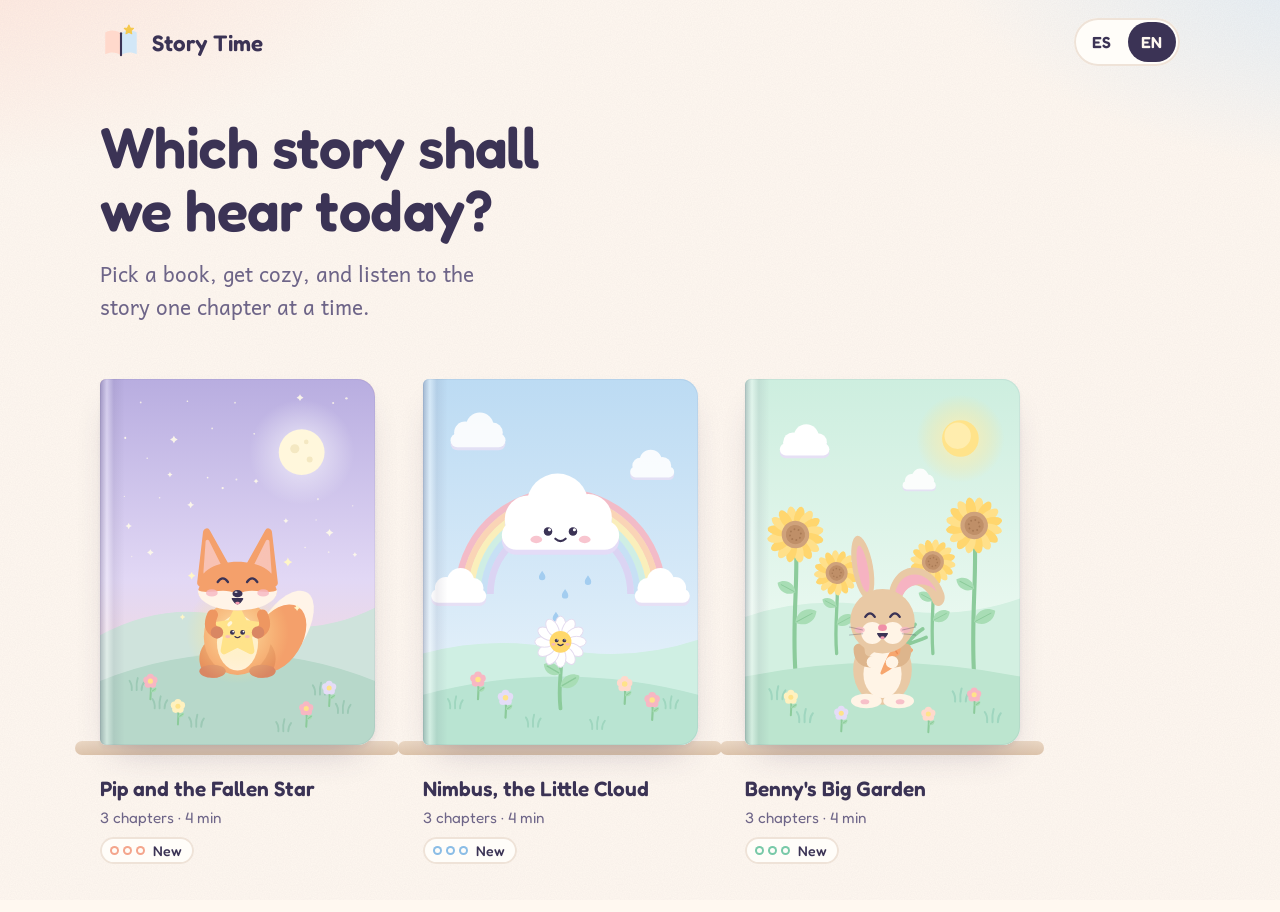
==== index.html @ 47f5c55a "Audiolibro infantil: 3 cuentos con reproductor por capítulo Página estática (HTML/CSS/JS) con biblio" ====
<!doctype html>
<html lang="es">
<head>
  <meta charset="utf-8">
  <meta name="viewport" content="width=device-width, initial-scale=1">
  <title>Hora del Cuento</title>
  <meta name="description" content="Audiolibros infantiles en inglés, capítulo por capítulo.">
  <meta name="theme-color" content="#FFF8F0">
  <link rel="icon" href="data:image/svg+xml,%3Csvg xmlns='http://www.w3.org/2000/svg' viewBox='0 0 64 64'%3E%3Ccircle cx='32' cy='32' r='30' fill='%23FFD9CC'/%3E%3Cpath d='M32 14l5 11 12 1-9 8 3 12-11-6-11 6 3-12-9-8 12-1z' fill='%23F5C84C' stroke='%23F5C84C' stroke-width='4' stroke-linejoin='round'/%3E%3C/svg%3E">
  <link rel="preconnect" href="https://fonts.googleapis.com">
  <link rel="preconnect" href="https://fonts.gstatic.com" crossorigin>
  <link href="https://fonts.googleapis.com/css2?family=Andika:wght@400;700&family=Fredoka:wght@400;500;600;700&display=swap" rel="stylesheet">
  <link rel="stylesheet" href="css/styles.css">
</head>
<body>
  <!-- Icon sprite -->
  <svg width="0" height="0" style="position:absolute" aria-hidden="true">
    <symbol id="i-play" viewBox="0 0 24 24"><path d="M8 5.5v13a1 1 0 0 0 1.5.86l10.2-6.5a1 1 0 0 0 0-1.72L9.5 4.64A1 1 0 0 0 8 5.5z" fill="currentColor"/></symbol>
    <symbol id="i-pause" viewBox="0 0 24 24"><rect x="6" y="5" width="4.5" height="14" rx="1.6" fill="currentColor"/><rect x="13.5" y="5" width="4.5" height="14" rx="1.6" fill="currentColor"/></symbol>
    <symbol id="i-back10" viewBox="0 0 24 24"><path d="M4.5 12a7.5 7.5 0 1 0 2.4-5.5" fill="none" stroke="currentColor" stroke-width="2.2" stroke-linecap="round"/><path d="M4 3.5v4.5h4.5" fill="none" stroke="currentColor" stroke-width="2.2" stroke-linecap="round" stroke-linejoin="round"/><text x="12" y="15.6" text-anchor="middle" font-size="7.5" font-weight="700" font-family="Fredoka, sans-serif" fill="currentColor">10</text></symbol>
    <symbol id="i-fwd10" viewBox="0 0 24 24"><path d="M19.5 12a7.5 7.5 0 1 1-2.4-5.5" fill="none" stroke="currentColor" stroke-width="2.2" stroke-linecap="round"/><path d="M20 3.5v4.5h-4.5" fill="none" stroke="currentColor" stroke-width="2.2" stroke-linecap="round" stroke-linejoin="round"/><text x="12" y="15.6" text-anchor="middle" font-size="7.5" font-weight="700" font-family="Fredoka, sans-serif" fill="currentColor">10</text></symbol>
    <symbol id="i-prev" viewBox="0 0 24 24"><rect x="5" y="5" width="2.6" height="14" rx="1.3" fill="currentColor"/><path d="M19 6.3v11.4a1 1 0 0 1-1.55.83L9.2 13a1.2 1.2 0 0 1 0-2l8.25-5.53A1 1 0 0 1 19 6.3z" fill="currentColor"/></symbol>
    <symbol id="i-next" viewBox="0 0 24 24"><rect x="16.4" y="5" width="2.6" height="14" rx="1.3" fill="currentColor"/><path d="M5 6.3v11.4a1 1 0 0 0 1.55.83L14.8 13a1.2 1.2 0 0 0 0-2L6.55 5.47A1 1 0 0 0 5 6.3z" fill="currentColor"/></symbol>
    <symbol id="i-arrow-left" viewBox="0 0 24 24"><path d="M14.5 5.5L8 12l6.5 6.5" fill="none" stroke="currentColor" stroke-width="2.6" stroke-linecap="round" stroke-linejoin="round"/></symbol>
    <symbol id="i-arrow-right" viewBox="0 0 24 24"><path d="M9.5 5.5L16 12l-6.5 6.5" fill="none" stroke="currentColor" stroke-width="2.6" stroke-linecap="round" stroke-linejoin="round"/></symbol>
    <symbol id="i-volume" viewBox="0 0 24 24"><path d="M4 9.5h3.2L12 5.6v12.8l-4.8-3.9H4a1 1 0 0 1-1-1v-3a1 1 0 0 1 1-1z" fill="currentColor"/><path d="M15.5 9a4.2 4.2 0 0 1 0 6M18 6.5a7.8 7.8 0 0 1 0 11" fill="none" stroke="currentColor" stroke-width="2" stroke-linecap="round"/></symbol>
    <symbol id="i-check" viewBox="0 0 24 24"><path d="M6 12.5l4 4 8-9" fill="none" stroke="currentColor" stroke-width="3" stroke-linecap="round" stroke-linejoin="round"/></symbol>
    <symbol id="i-star" viewBox="0 0 24 24"><path d="M12 3.2l2.6 5.5 6 .8-4.4 4.1 1.1 6-5.3-2.9-5.3 2.9 1.1-6-4.4-4.1 6-.8z" fill="currentColor" stroke="currentColor" stroke-width="1.6" stroke-linejoin="round"/></symbol>
    <symbol id="i-replay" viewBox="0 0 24 24"><path d="M5 12a7 7 0 1 0 2.2-5.1" fill="none" stroke="currentColor" stroke-width="2.4" stroke-linecap="round"/><path d="M5 3.8V8h4.2" fill="none" stroke="currentColor" stroke-width="2.4" stroke-linecap="round" stroke-linejoin="round"/></symbol>
  </svg>

  <a class="skip-link" href="#app" data-i18n="skipToContent">Saltar al contenido</a>

  <header class="site-header">
    <a class="brand" href="#/">
      <svg class="brand-mark" viewBox="0 0 48 48" aria-hidden="true">
        <path d="M6 13c6-3 12-3 18 1v25c-6-4-12-4-18-1z" fill="#FFD9CC"/>
        <path d="M42 13c-6-3-12-3-18 1v25c6-4 12-4 18-1z" fill="#D2E7F7"/>
        <path d="M24 14v25" stroke="#3B3355" stroke-width="2.4" stroke-linecap="round"/>
        <path d="M33 4.5l1.6 3.4 3.7.5-2.7 2.5.7 3.7-3.3-1.8-3.3 1.8.7-3.7-2.7-2.5 3.7-.5z" fill="#F5C84C" stroke="#F5C84C" stroke-width="1.2" stroke-linejoin="round"/>
      </svg>
      <span class="brand-name" data-i18n="appName">Hora del Cuento</span>
    </a>
    <div class="lang-switch" role="group" data-i18n-aria="language">
      <button type="button" data-lang="es" aria-pressed="true">ES</button>
      <button type="button" data-lang="en" aria-pressed="false">EN</button>
    </div>
  </header>

  <main id="app" tabindex="-1"></main>

  <audio id="audio" preload="metadata"></audio>

  <script src="js/data.js"></script>
  <script src="js/i18n.js"></script>
  <script src="js/storage.js"></script>
  <script src="js/player.js"></script>
  <script src="js/views.js"></script>
  <script src="js/app.js"></script>
</body>
</html>
---- css/styles.css ----
/* ==========================================================================
   Hora del Cuento — soft pastel picture-book styles
   ========================================================================== */

:root {
  --cream: #fff8f0;
  --paper: #fffdf9;
  --ink: #3b3355;
  --ink-soft: #6e6588;
  --line: #efe3d8;

  --peach: #ffd9cc;
  --peach-deep: #f4a58c;
  --sky: #d2e7f7;
  --sky-deep: #8bbde6;
  --mint: #cfefe3;
  --mint-deep: #78c9a8;
  --lavender: #e4dcf7;
  --lavender-deep: #a998de;
  --butter: #fff1bf;
  --butter-deep: #f5c84c;

  /* Per-book accent (overridden by .theme-*) */
  --accent: var(--lavender);
  --accent-deep: var(--lavender-deep);
  --highlight: #ffecb0;

  --font-display: 'Fredoka', ui-rounded, 'Arial Rounded MT Bold', system-ui, sans-serif;
  --font-read: 'Andika', Verdana, ui-sans-serif, sans-serif;

  --radius-lg: 28px;
  --radius: 20px;
  --shadow-soft: 0 1px 2px rgb(59 51 85 / 0.05), 0 10px 30px -14px rgb(59 51 85 / 0.22);
  --shadow-lift: 0 2px 4px rgb(59 51 85 / 0.06), 0 18px 36px -16px rgb(59 51 85 / 0.3);
  --ease-out: cubic-bezier(0.22, 1, 0.36, 1);
  --gutter: clamp(16px, 4vw, 40px);
}

.theme-peach { --accent: var(--peach); --accent-deep: var(--peach-deep); --highlight: #ffe2c4; }
.theme-sky { --accent: var(--sky); --accent-deep: var(--sky-deep); --highlight: #ffecb0; }
.theme-mint { --accent: var(--mint); --accent-deep: var(--mint-deep); --highlight: #ffecb0; }
.theme-lavender { --accent: var(--lavender); --accent-deep: var(--lavender-deep); --highlight: #ffe6c8; }

/* ---------- Base ---------- */

*,
*::before,
*::after { box-sizing: border-box; }

[hidden] { display: none !important; }

html { -webkit-text-size-adjust: 100%; }

body {
  margin: 0;
  min-height: 100vh;
  display: flex;
  flex-direction: column;
  font-family: var(--font-display);
  color: var(--ink);
  background:
    radial-gradient(60rem 30rem at -10% -12%, rgb(255 217 204 / 0.7), transparent 60%),
    radial-gradient(50rem 26rem at 110% -8%, rgb(210 231 247 / 0.8), transparent 60%),
    var(--cream);
  background-attachment: fixed;
  overflow-x: hidden;
}

/* Paper grain */
body::before {
  content: '';
  position: fixed;
  inset: 0;
  z-index: -1;
  pointer-events: none;
  background-image: url("data:image/svg+xml,%3Csvg xmlns='http://www.w3.org/2000/svg' width='180' height='180'%3E%3Cfilter id='n'%3E%3CfeTurbulence type='fractalNoise' baseFrequency='.85' numOctaves='2' stitchTiles='stitch'/%3E%3CfeColorMatrix values='0 0 0 0 .23 0 0 0 0 .2 0 0 0 0 .33 0 0 0 .07 0'/%3E%3C/filter%3E%3Crect width='100%25' height='100%25' filter='url(%23n)'/%3E%3C/svg%3E");
}

img { max-width: 100%; height: auto; display: block; }

a { color: inherit; }

button { font: inherit; color: inherit; }

h1, h2, p { margin: 0; }

h1 { font-weight: 600; letter-spacing: -0.01em; line-height: 1.1; text-wrap: balance; }
h1:focus { outline: none; }

:focus-visible {
  outline: 3px solid var(--ink);
  outline-offset: 3px;
  border-radius: 12px;
}

.icon { width: 24px; height: 24px; flex: none; }

.visually-hidden {
  position: absolute !important;
  width: 1px; height: 1px;
  overflow: hidden;
  clip: rect(0 0 0 0);
  white-space: nowrap;
}

.skip-link {
  position: absolute;
  left: 16px;
  top: -60px;
  z-index: 10;
  padding: 10px 16px;
  border-radius: 999px;
  background: var(--ink);
  color: var(--cream);
  font-weight: 500;
  text-decoration: none;
}
.skip-link:focus { top: 12px; }

/* ---------- Header ---------- */

.site-header,
main {
  width: 100%;
  max-width: 1160px;
  margin-inline: auto;
  padding-inline: var(--gutter);
}

.site-header {
  display: flex;
  align-items: center;
  justify-content: space-between;
  gap: 16px;
  padding-block: 18px;
}

.brand {
  display: inline-flex;
  align-items: center;
  gap: 10px;
  text-decoration: none;
  font-weight: 600;
  font-size: clamp(1.15rem, 1rem + 0.6vw, 1.4rem);
}
.brand-mark { width: 42px; height: 42px; }

.lang-switch {
  display: inline-flex;
  padding: 4px;
  gap: 2px;
  border-radius: 999px;
  background: var(--paper);
  box-shadow: inset 0 0 0 2px var(--line);
}
.lang-switch button {
  min-width: 48px;
  min-height: 40px;
  border: 0;
  border-radius: 999px;
  background: transparent;
  font-weight: 600;
  letter-spacing: 0.04em;
  cursor: pointer;
  transition: background-color 0.2s, color 0.2s;
}
.lang-switch button[aria-pressed='true'] { background: var(--ink); color: var(--cream); }
.lang-switch button[aria-pressed='false']:hover { background: var(--lavender); }

main { flex: 1; padding-bottom: 48px; }
main:focus { outline: none; }
main > section { animation: fade-in 0.45s var(--ease-out) both; }

/* ---------- Shared bits ---------- */

.eyebrow {
  font-weight: 500;
  font-size: 0.98rem;
  color: var(--ink-soft);
  letter-spacing: 0.01em;
}

.back-link {
  display: inline-flex;
  align-items: center;
  gap: 6px;
  min-height: 44px;
  padding: 8px 16px 8px 10px;
  margin-bottom: clamp(16px, 3vw, 28px);
  border-radius: 999px;
  background: var(--paper);
  box-shadow: var(--shadow-soft);
  text-decoration: none;
  font-weight: 500;
  max-width: 100%;
  transition: background-color 0.2s, transform 0.2s var(--ease-out);
}
.back-link span { overflow: hidden; text-overflow: ellipsis; white-space: nowrap; }
.back-link:hover { background: var(--accent); transform: translateX(-2px); }

.btn {
  display: inline-flex;
  align-items: center;
  justify-content: center;
  gap: 10px;
  min-height: 52px;
  padding: 12px 24px;
  border: 0;
  border-radius: 999px;
  background: var(--accent-deep);
  color: var(--ink);
  font-weight: 600;
  font-size: 1.05rem;
  text-decoration: none;
  cursor: pointer;
  box-shadow: 0 8px 18px -10px color-mix(in oklab, var(--accent-deep) 70%, var(--ink));
  transition: transform 0.2s var(--ease-out), box-shadow 0.2s, background-color 0.2s;
}
.btn:hover { transform: translateY(-2px); background: color-mix(in oklab, var(--accent-deep) 88%, white); }
.btn:active { transform: translateY(1px); }
.btn-big { min-height: 62px; padding: 16px 30px; font-size: 1.2rem; }
.btn-big .icon { width: 28px; height: 28px; }
.btn-ghost {
  background: transparent;
  box-shadow: inset 0 0 0 2px color-mix(in oklab, var(--ink) 18%, transparent);
}
.btn-ghost:hover { background: var(--paper); }

/* Book cover with a spine crease */
.cover {
  position: relative;
  display: block;
  aspect-ratio: 3 / 4;
  border-radius: 6px 18px 18px 6px;
  background: var(--accent);
  box-shadow: var(--shadow-lift);
  transition: transform 0.35s var(--ease-out), box-shadow 0.35s var(--ease-out);
}
.cover img {
  width: 100%;
  height: 100%;
  object-fit: cover;
  border-radius: inherit;
}
.cover::after {
  content: '';
  position: absolute;
  inset: 0;
  border-radius: inherit;
  pointer-events: none;
  background: linear-gradient(90deg,
    rgb(59 51 85 / 0.22) 0,
    rgb(255 255 255 / 0.35) 2.5%,
    rgb(59 51 85 / 0.08) 5%,
    transparent 9%);
  box-shadow: inset 0 0 0 1px rgb(59 51 85 / 0.06);
}

/* ---------- Library ---------- */

.library-intro {
  max-width: 40rem;
  padding-block: clamp(12px, 3vw, 32px) clamp(28px, 5vw, 56px);
}
.library-intro h1 { font-size: clamp(2.1rem, 1.3rem + 3.4vw, 3.6rem); }
.lede {
  margin-top: 14px;
  font-family: var(--font-read);
  font-size: clamp(1.1rem, 1rem + 0.4vw, 1.3rem);
  line-height: 1.6;
  color: var(--ink-soft);
  max-width: 34ch;
}

.shelf {
  list-style: none;
  margin: 0;
  padding: 0;
  display: grid;
  grid-template-columns: repeat(auto-fit, minmax(min(150px, 100%), 1fr));
  gap: clamp(40px, 6vw, 64px) clamp(20px, 4vw, 48px);
  max-width: 920px;
}

.shelf-item {
  animation: rise 0.7s var(--ease-out) both;
  animation-delay: calc(var(--i, 0) * 90ms + 80ms);
}

.shelf-link {
  position: relative;
  display: flex;
  flex-direction: column;
  gap: 6px;
  text-decoration: none;
  container-type: inline-size;
  border-radius: 18px;
}
/* The little wooden ledge each book stands on */
.shelf-link::before {
  content: '';
  position: absolute;
  top: calc(100cqw * 4 / 3 - 4px);
  left: -9%;
  right: -9%;
  height: 14px;
  border-radius: 8px;
  background: linear-gradient(#ead7c4, #dcc3ab);
  box-shadow: 0 10px 18px -10px rgb(59 51 85 / 0.45);
}
.shelf-link:hover .cover,
.shelf-link:focus-visible .cover {
  transform: translateY(-8px) rotate(-1.5deg);
  box-shadow: 0 26px 40px -18px rgb(59 51 85 / 0.45);
}

.shelf-title {
  margin-top: 26px;
  font-weight: 600;
  font-size: clamp(1.05rem, 0.95rem + 0.5vw, 1.3rem);
  line-height: 1.2;
}
.shelf-meta { font-size: 0.95rem; color: var(--ink-soft); }

.status {
  align-self: flex-start;
  display: inline-flex;
  align-items: center;
  gap: 8px;
  margin-top: 4px;
  padding: 5px 12px 5px 10px;
  border-radius: 999px;
  font-size: 0.88rem;
  font-weight: 500;
  background: var(--paper);
  box-shadow: inset 0 0 0 2px var(--line);
}
.status-progress { background: var(--accent); box-shadow: none; }
.status-done { background: var(--butter); box-shadow: none; }

.dots { display: inline-flex; gap: 4px; }
.dot {
  width: 9px;
  height: 9px;
  border-radius: 50%;
  box-shadow: inset 0 0 0 2px var(--accent-deep);
}
.dot.is-filled { background: var(--accent-deep); }
.status-progress .dot { box-shadow: inset 0 0 0 2px color-mix(in oklab, var(--accent-deep) 70%, var(--ink)); }
.status-progress .dot.is-filled { background: color-mix(in oklab, var(--accent-deep) 70%, var(--ink)); }

/* ---------- Book ---------- */

.book-layout {
  display: grid;
  gap: clamp(28px, 5vw, 64px);
  align-items: start;
}
.cover-large { width: min(260px, 70%); margin-inline: auto; }

.book-info { display: flex; flex-direction: column; align-items: flex-start; gap: 16px; }
.book-info h1 { font-size: clamp(2rem, 1.4rem + 2.6vw, 3.2rem); }
.summary {
  font-family: var(--font-read);
  font-size: clamp(1.12rem, 1rem + 0.4vw, 1.3rem);
  line-height: 1.6;
  max-width: 44ch;
}
.book-info .btn-big { margin-block: 8px 12px; }

.chapter-path {
  position: relative;
  list-style: none;
  margin: 0;
  padding: 0;
  width: 100%;
  max-width: 640px;
  display: flex;
  flex-direction: column;
  gap: 6px;
}
/* Dotted trail connecting the chapter dots */
.chapter-path::before {
  content: '';
  position: absolute;
  left: 33px;
  top: 40px;
  bottom: 40px;
  border-left: 3px dotted var(--accent-deep);
}

.step-link {
  position: relative;
  display: grid;
  grid-template-columns: 44px clamp(72px, 18vw, 104px) 1fr auto;
  align-items: center;
  gap: clamp(10px, 2.4vw, 18px);
  padding: 10px 14px 10px 12px;
  border-radius: var(--radius);
  text-decoration: none;
  transition: background-color 0.2s, box-shadow 0.2s, transform 0.25s var(--ease-out);
}
.step-link:hover { background: var(--paper); box-shadow: var(--shadow-soft); transform: translateX(3px); }

.step-dot {
  display: grid;
  place-items: center;
  width: 44px;
  height: 44px;
  border-radius: 50%;
  background: var(--paper);
  box-shadow: inset 0 0 0 3px var(--accent-deep);
  font-weight: 600;
  font-size: 1.1rem;
}
.step.is-done .step-dot { background: var(--accent-deep); box-shadow: none; }
.step.is-current .step-dot {
  background: var(--butter);
  box-shadow: inset 0 0 0 3px var(--butter-deep), 0 0 0 6px rgb(245 200 76 / 0.25);
}

.step-thumb {
  width: 100%;
  aspect-ratio: 4 / 3;
  object-fit: cover;
  border-radius: 12px;
  background: var(--accent);
}
.step-text { display: flex; flex-direction: column; gap: 2px; min-width: 0; }
.step-label { font-size: 0.88rem; font-weight: 500; color: var(--ink-soft); }
.step-title { font-weight: 600; font-size: clamp(1.02rem, 0.95rem + 0.3vw, 1.15rem); line-height: 1.25; }
.step-time { font-size: 0.92rem; font-weight: 500; color: var(--ink-soft); font-variant-numeric: tabular-nums; }

@media (min-width: 820px) {
  .book-layout { grid-template-columns: minmax(240px, 340px) 1fr; }
  .cover-large { width: 100%; position: sticky; top: 24px; }
}

@media (max-width: 420px) {
  .step-link { grid-template-columns: 44px 64px 1fr; }
  .step-time { display: none; }
}

/* ---------- Chapter: an open picture book ---------- */

.spread {
  position: relative;
  display: grid;
  grid-template-columns: minmax(0, 1.08fr) minmax(0, 1fr);
  container-type: inline-size;
  border-radius: var(--radius-lg);
  background: var(--paper);
  box-shadow: var(--shadow-lift);
  overflow: hidden;
}
/* The fold down the middle of the book */
.spread::after {
  content: '';
  position: absolute;
  top: 0;
  bottom: 0;
  left: 51.92%; /* 1.08 / 2.08 */
  width: 48px;
  transform: translateX(-50%);
  pointer-events: none;
  background: linear-gradient(90deg,
    transparent,
    rgb(59 51 85 / 0.08) 42%,
    rgb(59 51 85 / 0.16) 50%,
    rgb(255 255 255 / 0.5) 54%,
    transparent);
}

.illustration {
  position: relative;
  margin: 0;
  background: var(--accent);
}
.illustration img {
  position: absolute;
  inset: 0;
  width: 100%;
  height: 100%;
  object-fit: cover;
}

.book-page {
  --story-size: 1.8rem;
  display: flex;
  flex-direction: column;
  min-height: calc(100cqw * 0.3894); /* height of the 4:3 illustration column */
  padding: clamp(28px, 3.4vw, 44px) clamp(28px, 4vw, 56px) clamp(20px, 2.4vw, 28px);
}
.book-page[data-text-size='s'] { --story-size: 1.45rem; }
.book-page[data-text-size='l'] { --story-size: 2.15rem; }
.book-page[data-text-size='xl'] { --story-size: 2.55rem; }

.chapter-heading { display: flex; flex-direction: column; gap: 4px; }
.chapter-heading .eyebrow { font-size: 0.92rem; }
.chapter-heading h1 { font-size: clamp(1.35rem, 1.1rem + 0.7vw, 1.7rem); }

.page-body { flex: 1; display: flex; flex-direction: column; }
.page-stage {
  flex: 1;
  display: flex;
  align-items: center;
  padding-block: clamp(20px, 3vw, 36px);
}
.page-text {
  font-family: var(--font-read);
  font-size: var(--story-size);
  line-height: 1.6;
  text-wrap: pretty;
  transition: font-size 0.3s var(--ease-out);
}
.page-text.turn-next { animation: turn-next 0.45s var(--ease-out) both; }
.page-text.turn-prev { animation: turn-prev 0.45s var(--ease-out) both; }

.sentence {
  padding: 0.06em 0.14em;
  margin: 0 -0.14em;
  border-radius: 0.35em;
  cursor: pointer;
  -webkit-box-decoration-break: clone;
  box-decoration-break: clone;
  transition: background-color 0.3s var(--ease-out);
}
.sentence:hover { background: color-mix(in oklab, var(--accent) 55%, transparent); }
.sentence.is-current { background: var(--highlight); }

.page-nav {
  display: flex;
  align-items: center;
  justify-content: space-between;
  gap: 12px;
}
.page-dots { display: flex; flex-wrap: wrap; justify-content: center; gap: 6px; }
.page-dot {
  width: 8px;
  height: 8px;
  border-radius: 999px;
  background: color-mix(in oklab, var(--accent-deep) 28%, var(--line));
  transition: background-color 0.3s;
}
.page-dot.is-past { background: color-mix(in oklab, var(--accent-deep) 60%, var(--paper)); }
.page-dot.is-active { width: 22px; background: var(--accent-deep); }

/* End of chapter, shown on the text page */
.end-card {
  flex: 1;
  display: flex;
  flex-direction: column;
  align-items: flex-start;
  justify-content: center;
  gap: 8px;
  margin-top: 20px;
  padding: clamp(20px, 3vw, 32px);
  border-radius: var(--radius);
  background: color-mix(in oklab, var(--butter) 75%, var(--paper));
  animation: pop-in 0.5s var(--ease-out) both;
}
.end-star .icon {
  width: 56px;
  height: 56px;
  color: var(--butter-deep);
  animation: twinkle 1.6s var(--ease-out) 0.2s both;
}
.end-title { font-weight: 600; font-size: 1.6rem; }
.end-body { font-family: var(--font-read); font-size: 1.15rem; color: var(--ink-soft); }
.end-actions { display: flex; flex-wrap: wrap; gap: 10px; margin-top: 12px; }

/* Player */
.player {
  position: relative;
  margin-top: 20px;
  padding: 14px clamp(16px, 2.4vw, 28px) 16px;
  border-radius: var(--radius-lg);
  background: var(--paper);
  box-shadow: var(--shadow-soft);
}

/* Seek row: 0:00 [=====o-----] 1:33 */
.seek {
  display: grid;
  grid-template-columns: auto 1fr auto;
  align-items: center;
  gap: 12px;
  font-size: 0.9rem;
  font-weight: 500;
  color: var(--ink-soft);
  font-variant-numeric: tabular-nums;
}
.times { display: contents; }
.seek-bar { grid-column: 2; grid-row: 1; }
.t-now { grid-column: 1; grid-row: 1; min-width: 3.2ch; }

.range {
  --fill: 0%;
  --track: color-mix(in oklab, var(--accent) 55%, var(--line));
  width: 100%;
  height: 32px;
  margin: 0;
  background: transparent;
  cursor: pointer;
  -webkit-appearance: none;
  appearance: none;
}
.range::-webkit-slider-runnable-track {
  height: 10px;
  border-radius: 999px;
  background: linear-gradient(to right, var(--accent-deep) var(--fill), var(--track) var(--fill));
}
.range::-webkit-slider-thumb {
  -webkit-appearance: none;
  width: 26px;
  height: 26px;
  margin-top: -8px;
  border-radius: 50%;
  background: var(--paper);
  border: 5px solid var(--accent-deep);
  box-shadow: 0 2px 6px rgb(59 51 85 / 0.25);
  transition: transform 0.15s var(--ease-out);
}
.range:active::-webkit-slider-thumb { transform: scale(1.15); }
.range::-moz-range-track { height: 10px; border-radius: 999px; background: var(--track); }
.range::-moz-range-progress { height: 10px; border-radius: 999px; background: var(--accent-deep); }
.range::-moz-range-thumb {
  width: 16px;
  height: 16px;
  border-radius: 50%;
  background: var(--paper);
  border: 5px solid var(--accent-deep);
  box-shadow: 0 2px 6px rgb(59 51 85 / 0.25);
}
.range:focus-visible { outline-offset: 2px; }

/* speed | transport | text size + volume */
.controls {
  display: grid;
  grid-template-columns: 1fr auto 1fr;
  align-items: center;
  gap: 16px;
  margin-top: 4px;
}
.controls > .speed { justify-self: start; }
.controls-end { justify-self: end; display: flex; align-items: center; gap: 18px; }

.transport { display: flex; align-items: center; justify-content: center; gap: 12px; }

.icon-btn,
.play-btn {
  display: grid;
  place-items: center;
  border: 0;
  border-radius: 50%;
  cursor: pointer;
  transition: background-color 0.2s, transform 0.2s var(--ease-out);
}
.icon-btn { width: 52px; height: 52px; background: transparent; }
.icon-btn .icon { width: 30px; height: 30px; }
.icon-btn:hover:not(:disabled) { background: var(--accent); }
.icon-btn:active:not(:disabled) { transform: scale(0.92); }
.icon-btn:disabled { opacity: 0.3; cursor: default; }
.page-turn { background: color-mix(in oklab, var(--accent) 45%, var(--paper)); }
.page-turn .icon { width: 26px; height: 26px; }

.play-btn {
  width: 78px;
  height: 78px;
  background: var(--accent-deep);
  box-shadow: 0 10px 22px -10px color-mix(in oklab, var(--accent-deep) 60%, var(--ink));
}
.play-btn .icon { width: 36px; height: 36px; }
.play-btn .icon-play { transform: translateX(2px); }
.play-btn .icon-pause,
.play-btn.is-playing .icon-play { display: none; }
.play-btn.is-playing .icon-pause { display: block; }
.play-btn:hover { transform: scale(1.04); }
.play-btn:active { transform: scale(0.95); }

.pill-group {
  display: inline-flex;
  align-items: center;
  gap: 2px;
  padding: 4px;
  border-radius: 999px;
  background: color-mix(in oklab, var(--accent) 50%, var(--paper));
}
.chip,
.size-btn {
  display: inline-flex;
  align-items: center;
  justify-content: center;
  gap: 4px;
  min-height: 40px;
  padding: 6px 12px;
  border: 0;
  border-radius: 999px;
  background: transparent;
  font-size: 0.95rem;
  font-weight: 500;
  cursor: pointer;
  transition: background-color 0.2s, box-shadow 0.2s;
}
.size-btn { min-width: 42px; padding: 4px 8px; font-weight: 600; line-height: 1; }
.size-btn[data-font='s'] { font-size: 0.85rem; }
.size-btn[data-font='m'] { font-size: 1.05rem; }
.size-btn[data-font='l'] { font-size: 1.3rem; }
.size-btn[data-font='xl'] { font-size: 1.55rem; }
.chip[aria-pressed='true'],
.size-btn[aria-pressed='true'] { background: var(--paper); box-shadow: 0 2px 8px -2px rgb(59 51 85 / 0.25); font-weight: 600; }
.chip[aria-pressed='false']:hover,
.size-btn[aria-pressed='false']:hover { background: rgb(255 255 255 / 0.5); }

.volume { display: inline-flex; align-items: center; gap: 8px; width: 150px; color: var(--ink-soft); }

.toast {
  position: absolute;
  left: 50%;
  bottom: calc(100% + 10px);
  max-width: calc(100% - 16px);
  padding: 8px 16px;
  border-radius: 999px;
  background: var(--ink);
  color: var(--cream);
  font-size: 0.92rem;
  font-weight: 500;
  white-space: nowrap;
  overflow: hidden;
  text-overflow: ellipsis;
  pointer-events: none;
  opacity: 0;
  transform: translate(-50%, 6px);
  transition: opacity 0.3s, transform 0.3s var(--ease-out);
}
.toast.is-visible { opacity: 1; transform: translate(-50%, 0); }

/* Narrow screens: basic stacked fallback (the design targets desktop) */
@media (max-width: 899px) {
  .spread { grid-template-columns: 1fr; }
  .spread::after { display: none; }
  .illustration { aspect-ratio: 4 / 3; }
  .book-page { min-height: 0; }
  .controls { grid-template-columns: 1fr; justify-items: center; }
  .controls > .speed,
  .controls-end { justify-self: center; }
  .player { position: sticky; bottom: 8px; z-index: 2; }
}
@media (pointer: coarse) {
  .volume { display: none; }
}

/* ---------- Notices ---------- */

.notice {
  max-width: 36rem;
  margin: clamp(24px, 8vw, 80px) auto;
  padding: clamp(24px, 5vw, 40px);
  border-radius: var(--radius-lg);
  background: var(--paper);
  box-shadow: var(--shadow-soft);
  display: flex;
  flex-direction: column;
  align-items: flex-start;
  gap: 16px;
}
.notice h1 { font-size: clamp(1.6rem, 1.3rem + 1.5vw, 2.2rem); }
.notice p { font-family: var(--font-read); font-size: 1.1rem; line-height: 1.6; }
.notice pre {
  width: 100%;
  margin: 0;
  padding: 16px 18px;
  overflow-x: auto;
  border-radius: 14px;
  background: var(--lavender);
  font-size: 0.92rem;
  line-height: 1.7;
}

/* ---------- Motion ---------- */

@keyframes fade-in { from { opacity: 0; } }
@keyframes rise { from { opacity: 0; transform: translateY(18px); } }
@keyframes pop-in { from { opacity: 0; transform: translateY(8px) scale(0.97); } }
@keyframes twinkle { from { transform: scale(0.4) rotate(-40deg); opacity: 0; } }
@keyframes turn-next { from { opacity: 0; transform: translateX(28px); } }
@keyframes turn-prev { from { opacity: 0; transform: translateX(-28px); } }

@media (prefers-reduced-motion: reduce) {
  *,
  *::before,
  *::after {
    animation-duration: 0.01ms !important;
    animation-delay: 0ms !important;
    transition-duration: 0.01ms !important;
    scroll-behavior: auto !important;
  }
}
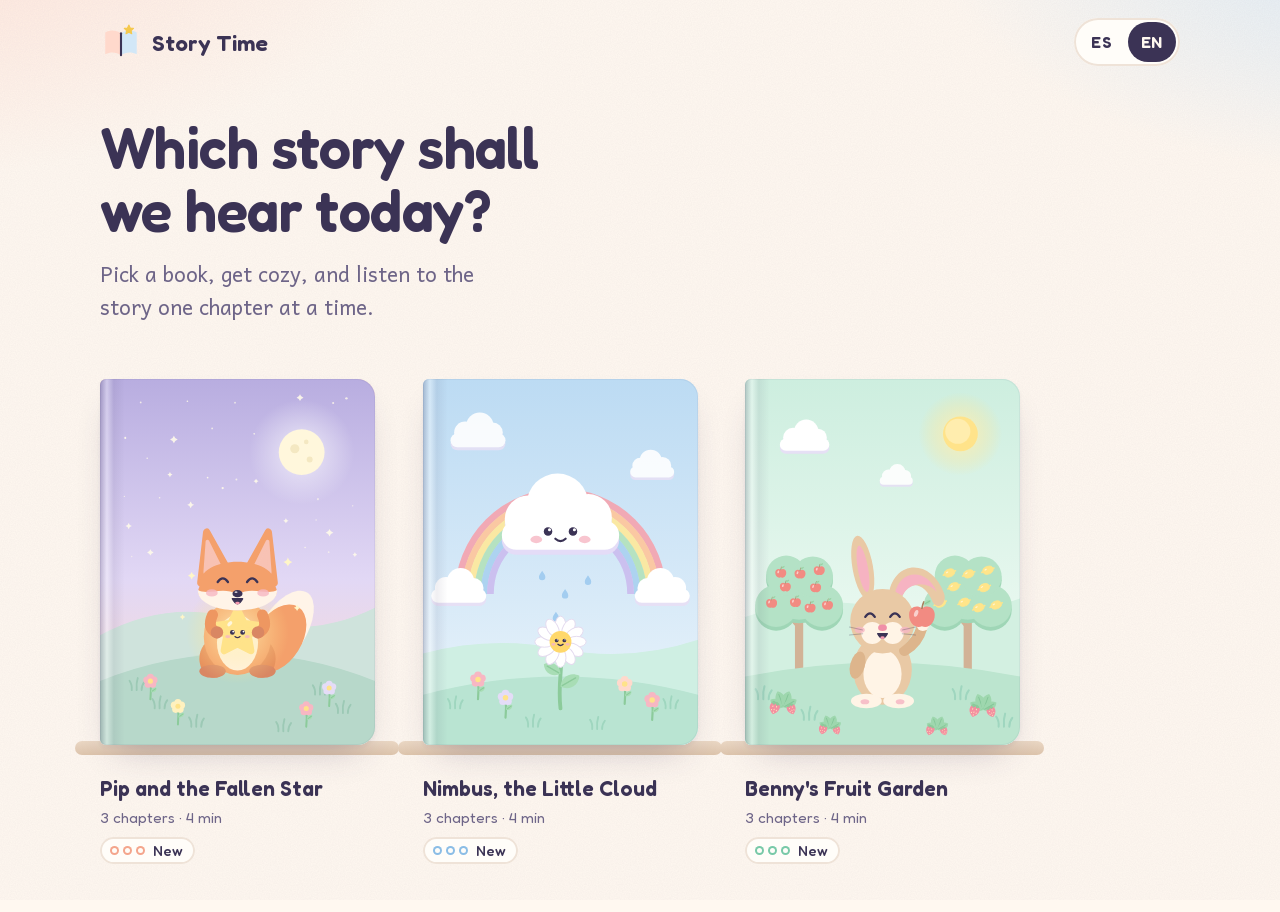
==== commit ececa1ee: "Escenas por párrafo y modo sin internet - 91 ilustraciones nuevas, una por párrafo (~8 s cada una), " ====
--- a/index.html
+++ b/index.html
@@ -7,9 +7,9 @@
   <meta name="description" content="Audiolibros infantiles en inglés, capítulo por capítulo.">
   <meta name="theme-color" content="#FFF8F0">
   <link rel="icon" href="data:image/svg+xml,%3Csvg xmlns='http://www.w3.org/2000/svg' viewBox='0 0 64 64'%3E%3Ccircle cx='32' cy='32' r='30' fill='%23FFD9CC'/%3E%3Cpath d='M32 14l5 11 12 1-9 8 3 12-11-6-11 6 3-12-9-8 12-1z' fill='%23F5C84C' stroke='%23F5C84C' stroke-width='4' stroke-linejoin='round'/%3E%3C/svg%3E">
-  <link rel="preconnect" href="https://fonts.googleapis.com">
-  <link rel="preconnect" href="https://fonts.gstatic.com" crossorigin>
-  <link href="https://fonts.googleapis.com/css2?family=Andika:wght@400;700&family=Fredoka:wght@400;500;600;700&display=swap" rel="stylesheet">
+  <link rel="apple-touch-icon" href="icons/apple-touch-icon.png">
+  <meta name="apple-mobile-web-app-capable" content="yes">
+  <meta name="apple-mobile-web-app-title" content="Hora del Cuento">
   <link rel="stylesheet" href="css/styles.css">
 </head>
 <body>
@@ -41,6 +41,7 @@
       </svg>
       <span class="brand-name" data-i18n="appName">Hora del Cuento</span>
     </a>
+    <p class="offline-status" role="status" hidden></p>
     <div class="lang-switch" role="group" data-i18n-aria="language">
       <button type="button" data-lang="es" aria-pressed="true">ES</button>
       <button type="button" data-lang="en" aria-pressed="false">EN</button>
@@ -52,6 +53,7 @@
   <audio id="audio" preload="metadata"></audio>
 
   <script src="js/data.js"></script>
+  <script src="js/scenes.js"></script>
   <script src="js/i18n.js"></script>
   <script src="js/storage.js"></script>
   <script src="js/player.js"></script>
--- a/css/styles.css
+++ b/css/styles.css
@@ -1,6 +1,29 @@
 /* ==========================================================================
    Hora del Cuento — soft pastel picture-book styles
    ========================================================================== */
+
+/* Self-hosted fonts (SIL Open Font License, see fonts/OFL-*.txt) so the app works offline */
+@font-face {
+  font-family: 'Fredoka';
+  font-style: normal;
+  font-weight: 300 700;
+  font-display: swap;
+  src: url('../fonts/fredoka.woff2') format('woff2');
+}
+@font-face {
+  font-family: 'Andika';
+  font-style: normal;
+  font-weight: 400;
+  font-display: swap;
+  src: url('../fonts/andika-400.woff2') format('woff2');
+}
+@font-face {
+  font-family: 'Andika';
+  font-style: normal;
+  font-weight: 700;
+  font-display: swap;
+  src: url('../fonts/andika-700.woff2') format('woff2');
+}
 
 :root {
   --cream: #fff8f0;
@@ -144,6 +167,19 @@
   font-size: clamp(1.15rem, 1rem + 0.6vw, 1.4rem);
 }
 .brand-mark { width: 42px; height: 42px; }
+
+.offline-status {
+  margin-left: auto;
+  padding: 6px 14px;
+  border-radius: 999px;
+  background: var(--paper);
+  box-shadow: inset 0 0 0 2px var(--line);
+  font-size: 0.88rem;
+  font-weight: 500;
+  color: var(--ink-soft);
+  font-variant-numeric: tabular-nums;
+}
+.offline-status.is-ready { background: var(--mint); box-shadow: none; color: var(--ink); }
 
 .lang-switch {
   display: inline-flex;
@@ -476,20 +512,31 @@
   margin: 0;
   background: var(--accent);
 }
-.illustration img {
+/* Two stacked layers: the next scene fades in over the current one,
+   and the visible one drifts slowly so the picture never feels frozen. */
+.illustration .scene {
   position: absolute;
   inset: 0;
   width: 100%;
   height: 100%;
   object-fit: cover;
+  opacity: 0;
+  transition: opacity 0.9s var(--ease-out);
+}
+.illustration .scene.is-visible {
+  opacity: 1;
+  animation: drift 16s ease-in-out infinite alternate;
 }
 
 .book-page {
   --story-size: 1.8rem;
   display: flex;
   flex-direction: column;
-  min-height: calc(100cqw * 0.3894); /* height of the 4:3 illustration column */
-  padding: clamp(28px, 3.4vw, 44px) clamp(28px, 4vw, 56px) clamp(20px, 2.4vw, 28px);
+  /* Fixed height = the 4:3 illustration column, so the book never changes size.
+     Long pages shrink their text instead (see fitText in views.js). */
+  height: calc(100cqw * 0.3894);
+  overflow: hidden;
+  padding: clamp(24px, 2.8vw, 34px) clamp(28px, 3.6vw, 44px) clamp(16px, 2vw, 22px);
 }
 .book-page[data-text-size='s'] { --story-size: 1.45rem; }
 .book-page[data-text-size='l'] { --story-size: 2.15rem; }
@@ -497,21 +544,22 @@
 
 .chapter-heading { display: flex; flex-direction: column; gap: 4px; }
 .chapter-heading .eyebrow { font-size: 0.92rem; }
-.chapter-heading h1 { font-size: clamp(1.35rem, 1.1rem + 0.7vw, 1.7rem); }
-
-.page-body { flex: 1; display: flex; flex-direction: column; }
+.chapter-heading h1 { font-size: clamp(1.3rem, 1.05rem + 0.6vw, 1.55rem); }
+
+.page-body { flex: 1; min-height: 0; display: flex; flex-direction: column; }
 .page-stage {
   flex: 1;
+  min-height: 0;
+  overflow: hidden;
   display: flex;
   align-items: center;
-  padding-block: clamp(20px, 3vw, 36px);
+  padding-block: 12px;
 }
 .page-text {
   font-family: var(--font-read);
   font-size: var(--story-size);
-  line-height: 1.6;
+  line-height: 1.5;
   text-wrap: pretty;
-  transition: font-size 0.3s var(--ease-out);
 }
 .page-text.turn-next { animation: turn-next 0.45s var(--ease-out) both; }
 .page-text.turn-prev { animation: turn-prev 0.45s var(--ease-out) both; }
@@ -552,22 +600,24 @@
   flex-direction: column;
   align-items: flex-start;
   justify-content: center;
-  gap: 8px;
-  margin-top: 20px;
-  padding: clamp(20px, 3vw, 32px);
+  gap: 6px;
+  min-height: 0;
+  margin-top: 14px;
+  padding: 18px 24px;
   border-radius: var(--radius);
   background: color-mix(in oklab, var(--butter) 75%, var(--paper));
   animation: pop-in 0.5s var(--ease-out) both;
 }
 .end-star .icon {
-  width: 56px;
-  height: 56px;
+  width: 44px;
+  height: 44px;
   color: var(--butter-deep);
   animation: twinkle 1.6s var(--ease-out) 0.2s both;
 }
-.end-title { font-weight: 600; font-size: 1.6rem; }
+.end-title { font-weight: 600; font-size: 1.45rem; }
 .end-body { font-family: var(--font-read); font-size: 1.15rem; color: var(--ink-soft); }
-.end-actions { display: flex; flex-wrap: wrap; gap: 10px; margin-top: 12px; }
+.end-actions { display: flex; flex-wrap: wrap; gap: 10px; margin-top: 10px; }
+.end-actions .btn { min-height: 46px; padding: 10px 18px; font-size: 1rem; }
 
 /* Player */
 .player {
@@ -662,7 +712,8 @@
 .icon-btn:active:not(:disabled) { transform: scale(0.92); }
 .icon-btn:disabled { opacity: 0.3; cursor: default; }
 .page-turn { background: color-mix(in oklab, var(--accent) 45%, var(--paper)); }
-.page-turn .icon { width: 26px; height: 26px; }
+.page-turn { width: 46px; height: 46px; }
+.page-turn .icon { width: 24px; height: 24px; }
 
 .play-btn {
   width: 78px;
@@ -740,7 +791,7 @@
   .spread { grid-template-columns: 1fr; }
   .spread::after { display: none; }
   .illustration { aspect-ratio: 4 / 3; }
-  .book-page { min-height: 0; }
+  .book-page { height: auto; }
   .controls { grid-template-columns: 1fr; justify-items: center; }
   .controls > .speed,
   .controls-end { justify-self: center; }
@@ -785,6 +836,10 @@
 @keyframes twinkle { from { transform: scale(0.4) rotate(-40deg); opacity: 0; } }
 @keyframes turn-next { from { opacity: 0; transform: translateX(28px); } }
 @keyframes turn-prev { from { opacity: 0; transform: translateX(-28px); } }
+@keyframes drift {
+  from { transform: scale(1.02); }
+  to { transform: scale(1.08) translate(-1.5%, -1%); }
+}
 
 @media (prefers-reduced-motion: reduce) {
   *,
